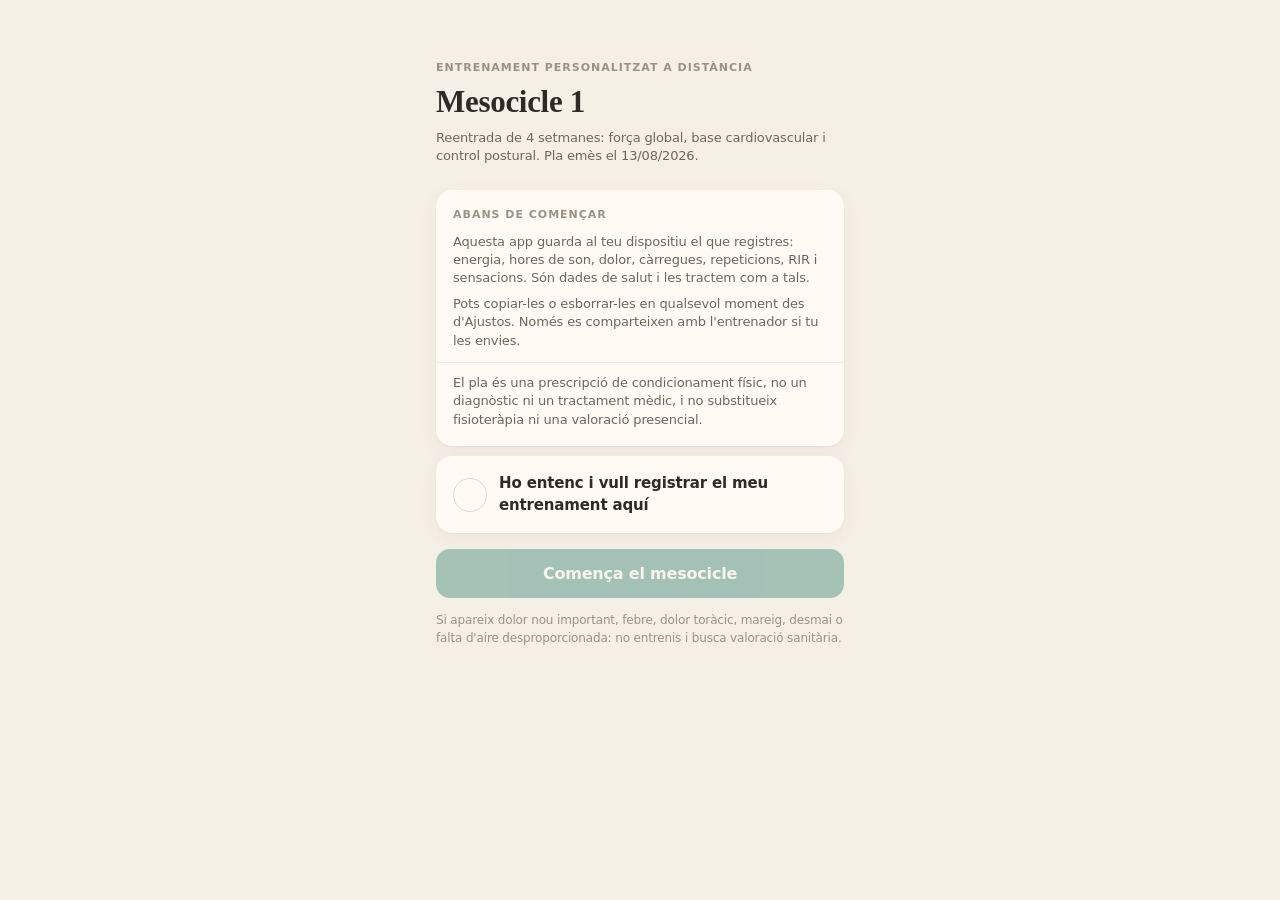
==== index.html @ b446c925 "Carregar millores de coaching a la web app" ====
<!doctype html>
<html lang="ca">
<head>
<meta charset="utf-8">
<meta name="viewport" content="width=device-width,initial-scale=1,viewport-fit=cover">
<title>Entrenament Roger · Mesocicle 1</title>
<meta name="description" content="Pla d'entrenament personalitzat · mesocicle 1">
<meta name="robots" content="noindex,nofollow,noarchive">
<meta name="theme-color" content="#F5F0E6">
<link rel="manifest" href="manifest.webmanifest">
<meta name="apple-mobile-web-app-capable" content="yes">
<meta name="mobile-web-app-capable" content="yes">
<meta name="apple-mobile-web-app-status-bar-style" content="default">
<meta name="apple-mobile-web-app-title" content="Pla Roger">
<link rel="apple-touch-icon" href="icon-180.png">
<link rel="icon" href="icon-192.png">
<style>
  html,body{margin:0;padding:0;background:#F5F0E6;-webkit-text-size-adjust:100%;overscroll-behavior-y:none}
  #root{min-height:100vh}
</style>
</head>
<body>
<div id="root"></div>
<script src="app.js"></script>
<script src="coach-enhancements.js"></script>
<script>
if ("serviceWorker" in navigator) {
  window.addEventListener("load", function () { navigator.serviceWorker.register("sw.js").catch(function(){}); });
}
</script>
</body>
</html>
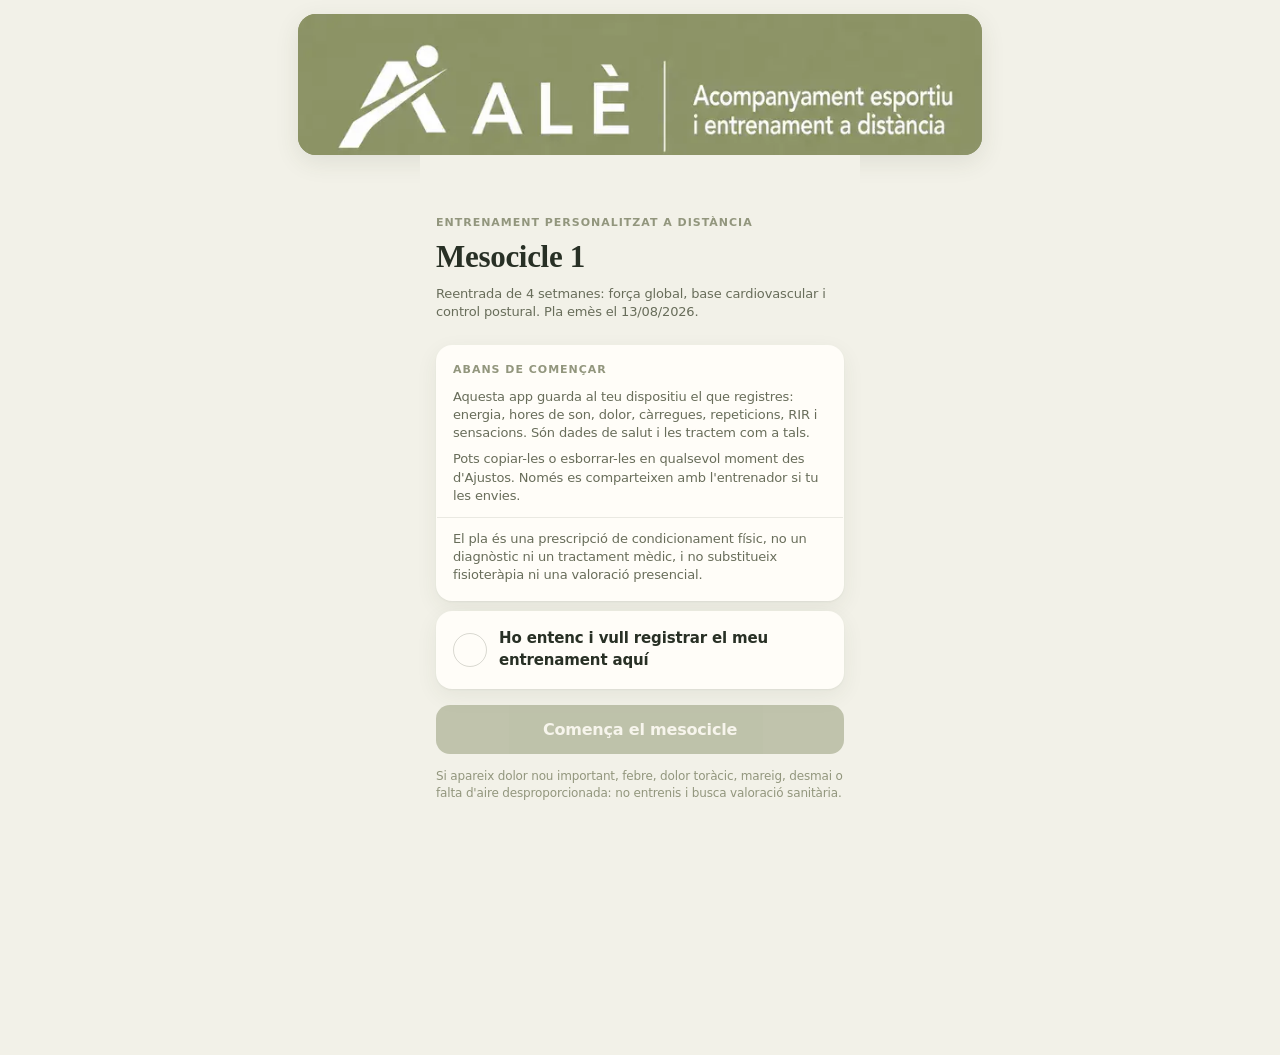
==== commit 91b1a435: "Rebranditza Roger amb la identitat provisional d'ALÈ" ====
--- a/index.html
+++ b/index.html
@@ -3,26 +3,33 @@
 <head>
 <meta charset="utf-8">
 <meta name="viewport" content="width=device-width,initial-scale=1,viewport-fit=cover">
-<title>Entrenament Roger · Mesocicle 1</title>
-<meta name="description" content="Pla d'entrenament personalitzat · mesocicle 1">
+<title>ALÈ · Roger · Mesocicle 1</title>
+<meta name="description" content="ALÈ · Pla d'entrenament personalitzat · mesocicle 1">
 <meta name="robots" content="noindex,nofollow,noarchive">
-<meta name="theme-color" content="#F5F0E6">
+<meta name="theme-color" content="#8C9367">
 <link rel="manifest" href="manifest.webmanifest">
 <meta name="apple-mobile-web-app-capable" content="yes">
 <meta name="mobile-web-app-capable" content="yes">
 <meta name="apple-mobile-web-app-status-bar-style" content="default">
-<meta name="apple-mobile-web-app-title" content="Pla Roger">
+<meta name="apple-mobile-web-app-title" content="ALÈ Roger">
 <link rel="apple-touch-icon" href="icon-180.png">
-<link rel="icon" href="icon-192.png">
+<link rel="icon" href="ale-brand-icon.svg" type="image/svg+xml">
+<link rel="stylesheet" href="ale-brand.css">
 <style>
-  html,body{margin:0;padding:0;background:#F5F0E6;-webkit-text-size-adjust:100%;overscroll-behavior-y:none}
+  html,body{margin:0;padding:0;background:#F2F1E8;-webkit-text-size-adjust:100%;overscroll-behavior-y:none}
   #root{min-height:100vh}
 </style>
 </head>
 <body>
+<header class="ale-brand-header" aria-label="ALÈ">
+  <div class="ale-brand-header__inner">
+    <img src="ale-brand-logo.svg" alt="ALÈ · Acompanyament esportiu i entrenament a distància">
+  </div>
+</header>
 <div id="root"></div>
 <script src="app.js"></script>
 <script src="coach-enhancements.js"></script>
+<script src="ale-brand.js"></script>
 <script>
 if ("serviceWorker" in navigator) {
   window.addEventListener("load", function () { navigator.serviceWorker.register("sw.js").catch(function(){}); });
--- a/ale-brand.css
+++ b/ale-brand.css
@@ -0,0 +1,67 @@
+/* ALÈ · identitat visual provisional. Només rebranding: no altera la lògica del pla. */
+:root{
+  --bg:#F2F1E8!important;
+  --bg2:#E8E8D8!important;
+  --card:#FFFDF8!important;
+  --card2:#E6E5D4!important;
+  --line:rgba(67,72,50,.11)!important;
+  --line2:rgba(67,72,50,.20)!important;
+  --tx:#283025!important;
+  --tx2:#686D5A!important;
+  --tx3:#92967D!important;
+  --ac:#737D50!important;
+  --acbg:rgba(115,125,80,.12)!important;
+  --ac2:#9A7A49!important;
+  --ok:#617B4F!important;
+  --warn:#B58A3A!important;
+  --bad:#A75B56!important;
+  --fig:#343929!important;
+  --figdim:#A6AA8B!important;
+  --figbg:#EAEBDE!important;
+  --gear:#737D50!important;
+  --stage:#B9BCA1!important;
+  --arrow:#737D50!important;
+  --ghost:rgba(52,57,41,.22)!important;
+  --shadow:0 1px 2px rgba(57,65,43,.06),0 7px 22px rgba(57,65,43,.07)!important;
+}
+html,body{background:#F2F1E8!important;color:#283025}
+
+.ale-brand-header{
+  max-width:720px;
+  margin:0 auto;
+  padding:14px 18px 0;
+  box-sizing:border-box;
+}
+.ale-brand-header__inner{
+  border-radius:18px;
+  overflow:hidden;
+  background:#8C9367;
+  box-shadow:0 7px 24px rgba(57,65,43,.10);
+}
+.ale-brand-header img{
+  display:block;
+  width:100%;
+  height:auto;
+}
+
+/* La marca també entra a la benvinguda, sense tocar els textos personals d'en Roger. */
+.ale-onboarding-brand{
+  margin:0 0 14px;
+  border-radius:16px;
+  overflow:hidden;
+  background:#8C9367;
+  box-shadow:0 6px 18px rgba(57,65,43,.08);
+}
+.ale-onboarding-brand img{display:block;width:100%;height:auto}
+
+/* Acabats perquè tots els elements del motor heretin el llenguatge de marca. */
+.btn,.chip,.pill,.card,.banner,.figbox,.timer{transition:border-color .18s ease,background-color .18s ease,box-shadow .18s ease}
+.btn:not(.bad):focus-visible,.chip:focus-visible,.lnk:focus-visible,.x:focus-visible{
+  outline:3px solid rgba(115,125,80,.24)!important;
+  outline-offset:2px;
+}
+
+@media(max-width:520px){
+  .ale-brand-header{padding:10px 12px 0}
+  .ale-brand-header__inner{border-radius:15px}
+}
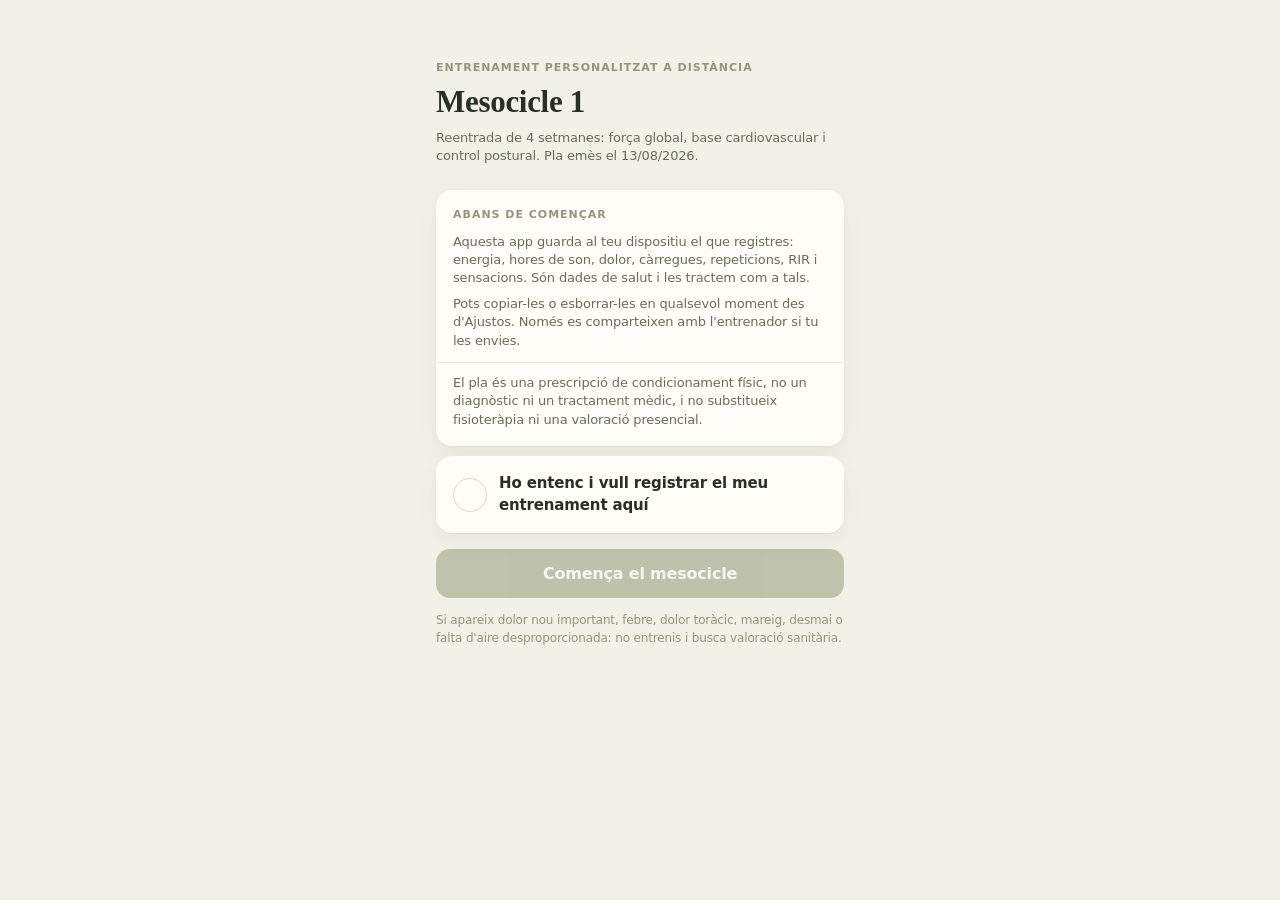
==== commit 21e6a518: "Muestra el logo de ALÈ solo en la bienvenida" ====
--- a/index.html
+++ b/index.html
@@ -21,11 +21,6 @@
 </style>
 </head>
 <body>
-<header class="ale-brand-header" aria-label="ALÈ">
-  <div class="ale-brand-header__inner">
-    <img src="ale-brand-logo.svg" alt="ALÈ · Acompanyament esportiu i entrenament a distància">
-  </div>
-</header>
 <div id="root"></div>
 <script src="app.js"></script>
 <script src="coach-enhancements.js"></script>
--- a/ale-brand.css
+++ b/ale-brand.css
@@ -26,33 +26,49 @@
 }
 html,body{background:#F2F1E8!important;color:#283025}
 
+/* Capçalera ALÈ: més petita, centrada i visualment més a prop del contingut. */
 .ale-brand-header{
   max-width:720px;
-  margin:0 auto;
-  padding:14px 18px 0;
+  margin:0 auto -8px;
+  padding:8px 18px 0;
   box-sizing:border-box;
+  position:relative;
+  z-index:2;
 }
 .ale-brand-header__inner{
-  border-radius:18px;
+  width:min(52%,360px);
+  height:60px;
+  margin:0 auto;
+  border-radius:13px;
   overflow:hidden;
   background:#8C9367;
-  box-shadow:0 7px 24px rgba(57,65,43,.10);
+  box-shadow:0 5px 18px rgba(57,65,43,.08);
 }
 .ale-brand-header img{
   display:block;
   width:100%;
-  height:auto;
+  height:100%;
+  object-fit:cover;
+  object-position:center 64%;
 }
 
-/* La marca també entra a la benvinguda, sense tocar els textos personals d'en Roger. */
+/* Marca dins la benvinguda. Una sola aparició, més discreta que la capçalera anterior. */
 .ale-onboarding-brand{
-  margin:0 0 14px;
-  border-radius:16px;
+  width:min(72%,380px);
+  height:62px;
+  margin:0 auto 12px;
+  border-radius:13px;
   overflow:hidden;
   background:#8C9367;
-  box-shadow:0 6px 18px rgba(57,65,43,.08);
+  box-shadow:0 5px 16px rgba(57,65,43,.07);
 }
-.ale-onboarding-brand img{display:block;width:100%;height:auto}
+.ale-onboarding-brand img{
+  display:block;
+  width:100%;
+  height:100%;
+  object-fit:cover;
+  object-position:center 64%;
+}
 
 /* Acabats perquè tots els elements del motor heretin el llenguatge de marca. */
 .btn,.chip,.pill,.card,.banner,.figbox,.timer{transition:border-color .18s ease,background-color .18s ease,box-shadow .18s ease}
@@ -62,6 +78,19 @@
 }
 
 @media(max-width:520px){
-  .ale-brand-header{padding:10px 12px 0}
-  .ale-brand-header__inner{border-radius:15px}
+  .ale-brand-header{
+    margin-bottom:-10px;
+    padding:7px 12px 0;
+  }
+  .ale-brand-header__inner{
+    width:min(64%,250px);
+    height:43px;
+    border-radius:10px;
+  }
+  .ale-onboarding-brand{
+    width:min(74%,285px);
+    height:48px;
+    border-radius:11px;
+    margin-bottom:10px;
+  }
 }
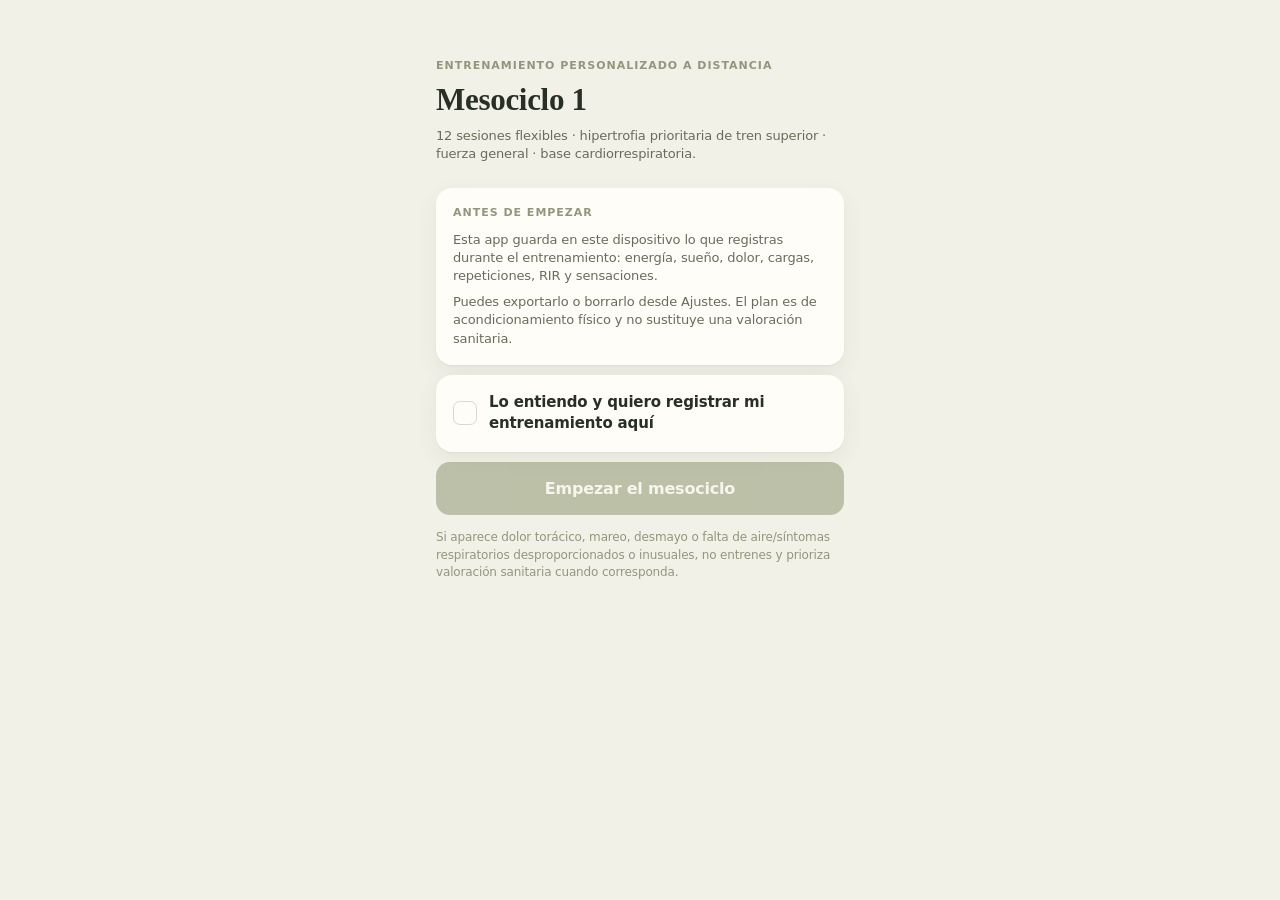
==== commit 59ce975d: "chore: identidad y entrada PWA de Roberto" ====
--- a/index.html
+++ b/index.html
@@ -1,19 +1,19 @@
 <!doctype html>
-<html lang="ca">
+<html lang="es">
 <head>
 <meta charset="utf-8">
 <meta name="viewport" content="width=device-width,initial-scale=1,viewport-fit=cover">
-<title>ALÈ · Roger · Mesocicle 1</title>
-<meta name="description" content="ALÈ · Pla d'entrenament personalitzat · mesocicle 1">
+<title>ALÈ · Roberto · Mesociclo 1</title>
+<meta name="description" content="ALÈ · Plan de entrenamiento personalizado · mesociclo 1">
 <meta name="robots" content="noindex,nofollow,noarchive">
 <meta name="theme-color" content="#8C9367">
 <link rel="manifest" href="manifest.webmanifest">
 <meta name="apple-mobile-web-app-capable" content="yes">
 <meta name="mobile-web-app-capable" content="yes">
 <meta name="apple-mobile-web-app-status-bar-style" content="default">
-<meta name="apple-mobile-web-app-title" content="ALÈ Roger">
+<meta name="apple-mobile-web-app-title" content="ALÈ Roberto">
 <link rel="apple-touch-icon" href="icon-180.png">
-<link rel="icon" href="ale-brand-icon.svg" type="image/svg+xml">
+<link rel="icon" href="icon-192.png" type="image/png">
 <link rel="stylesheet" href="ale-brand.css">
 <style>
   html,body{margin:0;padding:0;background:#F2F1E8;-webkit-text-size-adjust:100%;overscroll-behavior-y:none}
@@ -22,9 +22,8 @@
 </head>
 <body>
 <div id="root"></div>
+<script src="exercise-animations-off.js"></script>
 <script src="app.js"></script>
-<script src="coach-enhancements.js"></script>
-<script src="ale-brand.js"></script>
 <script>
 if ("serviceWorker" in navigator) {
   window.addEventListener("load", function () { navigator.serviceWorker.register("sw.js").catch(function(){}); });
--- a/ale-brand.css
+++ b/ale-brand.css
@@ -1,4 +1,4 @@
-/* ALÈ · identitat visual provisional. Només rebranding: no altera la lògica del pla. */
+/* ALÈ · identitat visual de la marca. Paleta i acabats; sense logotip. */
 :root{
   --bg:#F2F1E8!important;
   --bg2:#E8E8D8!important;
@@ -26,71 +26,9 @@
 }
 html,body{background:#F2F1E8!important;color:#283025}
 
-/* Capçalera ALÈ: més petita, centrada i visualment més a prop del contingut. */
-.ale-brand-header{
-  max-width:720px;
-  margin:0 auto -8px;
-  padding:8px 18px 0;
-  box-sizing:border-box;
-  position:relative;
-  z-index:2;
-}
-.ale-brand-header__inner{
-  width:min(52%,360px);
-  height:60px;
-  margin:0 auto;
-  border-radius:13px;
-  overflow:hidden;
-  background:#8C9367;
-  box-shadow:0 5px 18px rgba(57,65,43,.08);
-}
-.ale-brand-header img{
-  display:block;
-  width:100%;
-  height:100%;
-  object-fit:cover;
-  object-position:center 64%;
-}
-
-/* Marca dins la benvinguda. Una sola aparició, més discreta que la capçalera anterior. */
-.ale-onboarding-brand{
-  width:min(72%,380px);
-  height:62px;
-  margin:0 auto 12px;
-  border-radius:13px;
-  overflow:hidden;
-  background:#8C9367;
-  box-shadow:0 5px 16px rgba(57,65,43,.07);
-}
-.ale-onboarding-brand img{
-  display:block;
-  width:100%;
-  height:100%;
-  object-fit:cover;
-  object-position:center 64%;
-}
-
-/* Acabats perquè tots els elements del motor heretin el llenguatge de marca. */
+/* Acabats perquè tots els elements del motor heretin el llenguatge visual d'ALÈ. */
 .btn,.chip,.pill,.card,.banner,.figbox,.timer{transition:border-color .18s ease,background-color .18s ease,box-shadow .18s ease}
 .btn:not(.bad):focus-visible,.chip:focus-visible,.lnk:focus-visible,.x:focus-visible{
   outline:3px solid rgba(115,125,80,.24)!important;
   outline-offset:2px;
 }
-
-@media(max-width:520px){
-  .ale-brand-header{
-    margin-bottom:-10px;
-    padding:7px 12px 0;
-  }
-  .ale-brand-header__inner{
-    width:min(64%,250px);
-    height:43px;
-    border-radius:10px;
-  }
-  .ale-onboarding-brand{
-    width:min(74%,285px);
-    height:48px;
-    border-radius:11px;
-    margin-bottom:10px;
-  }
-}
